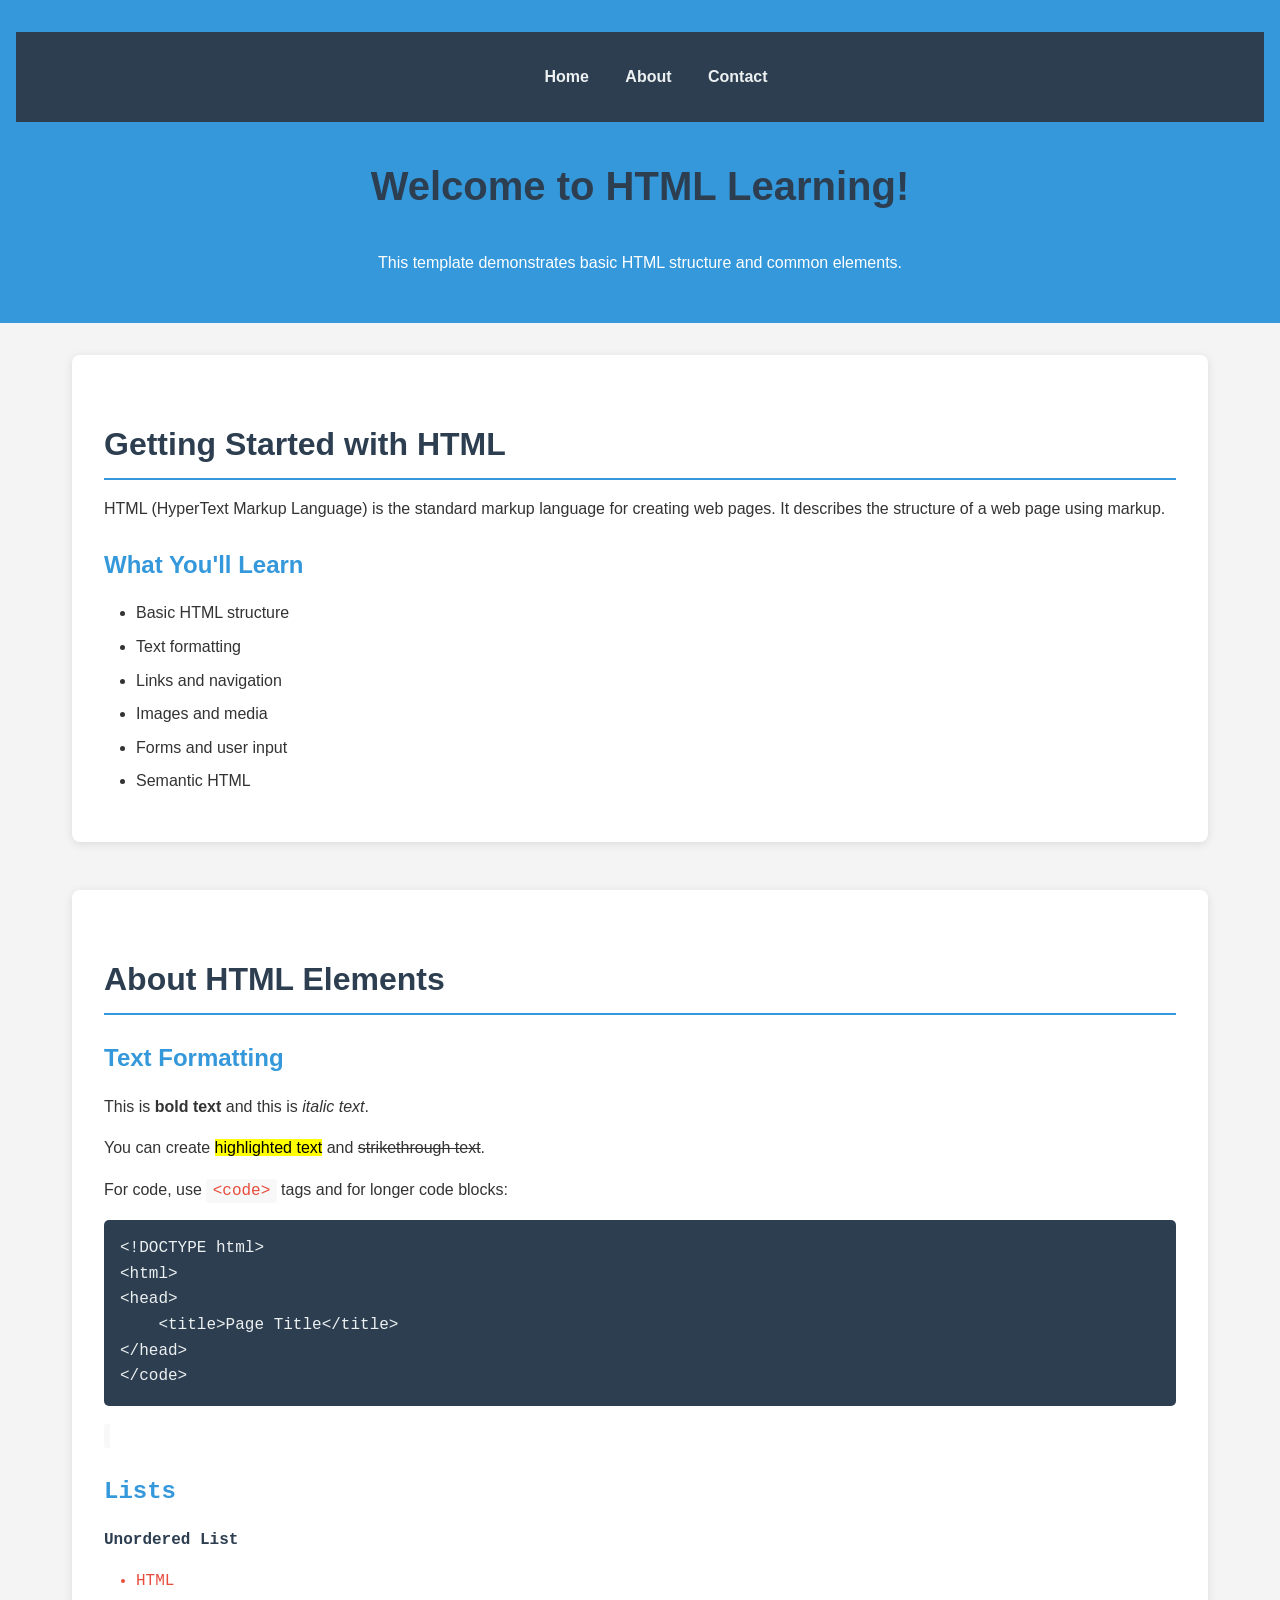
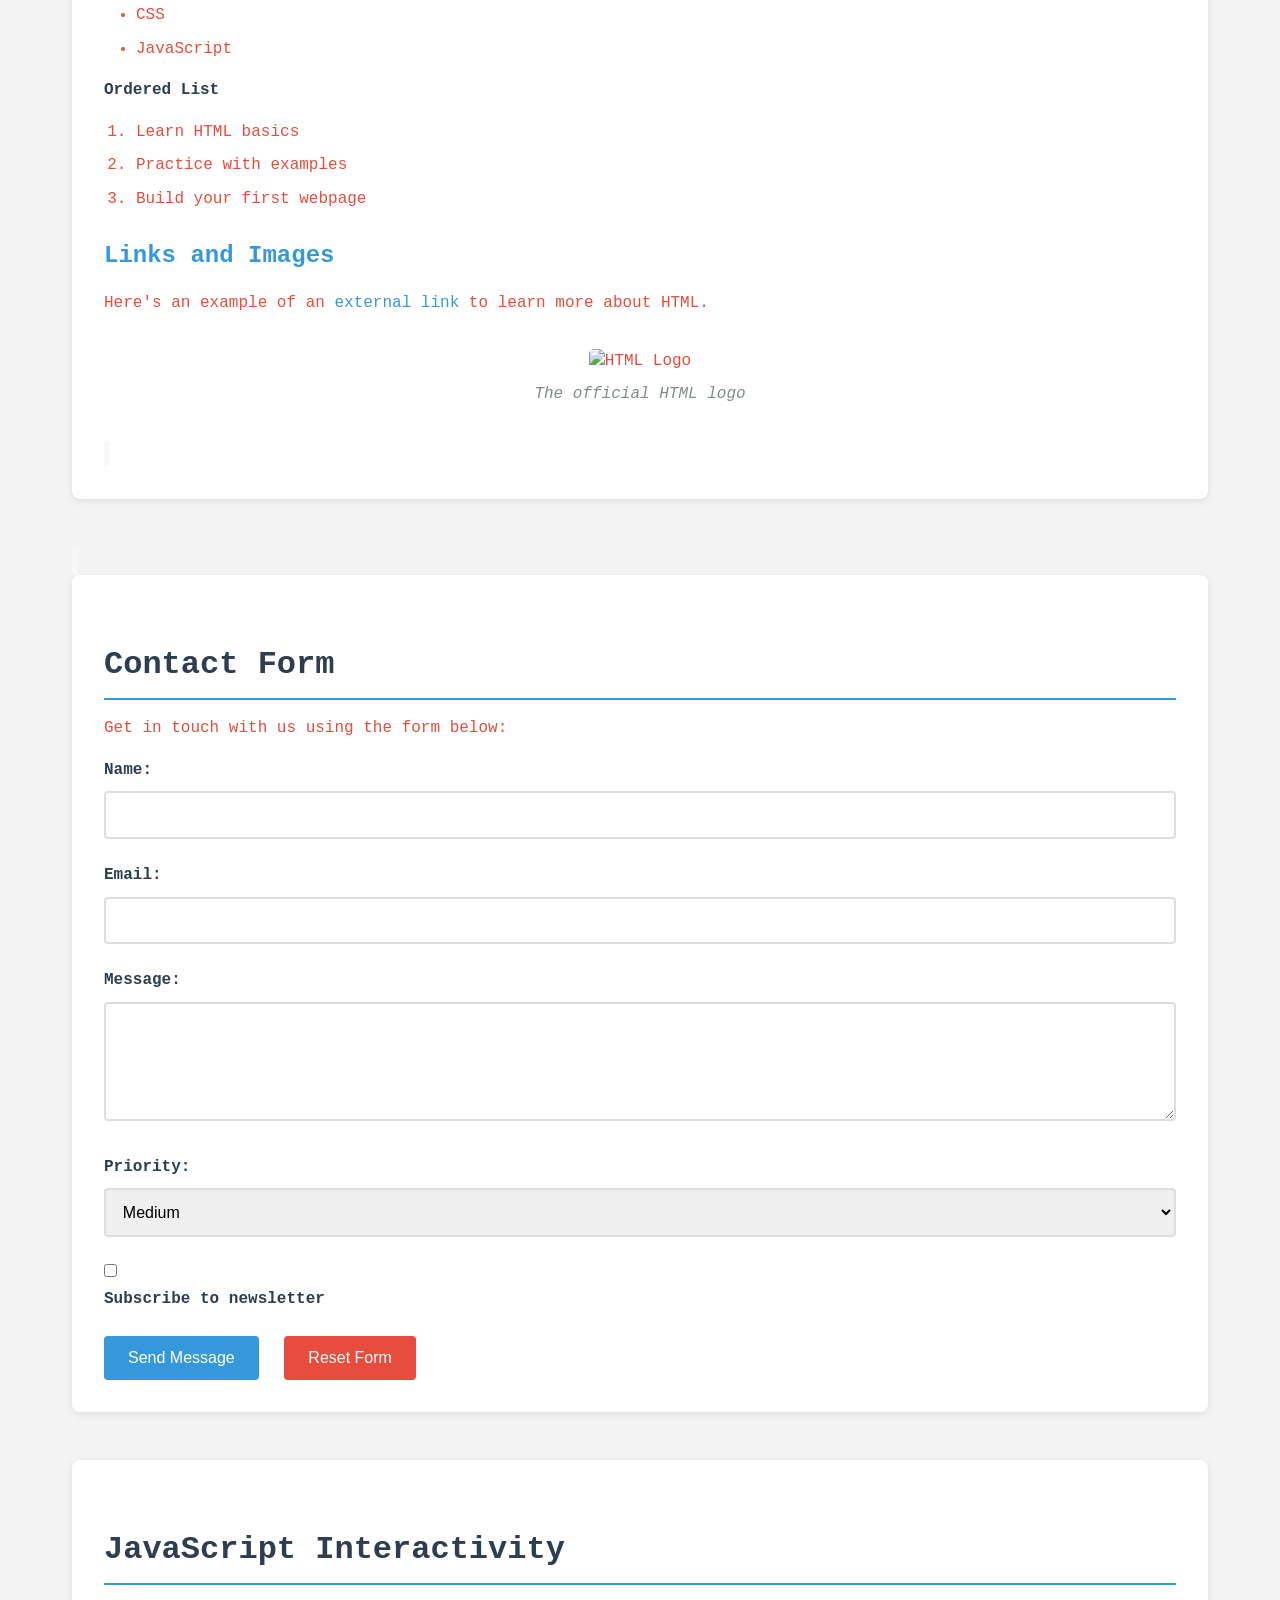
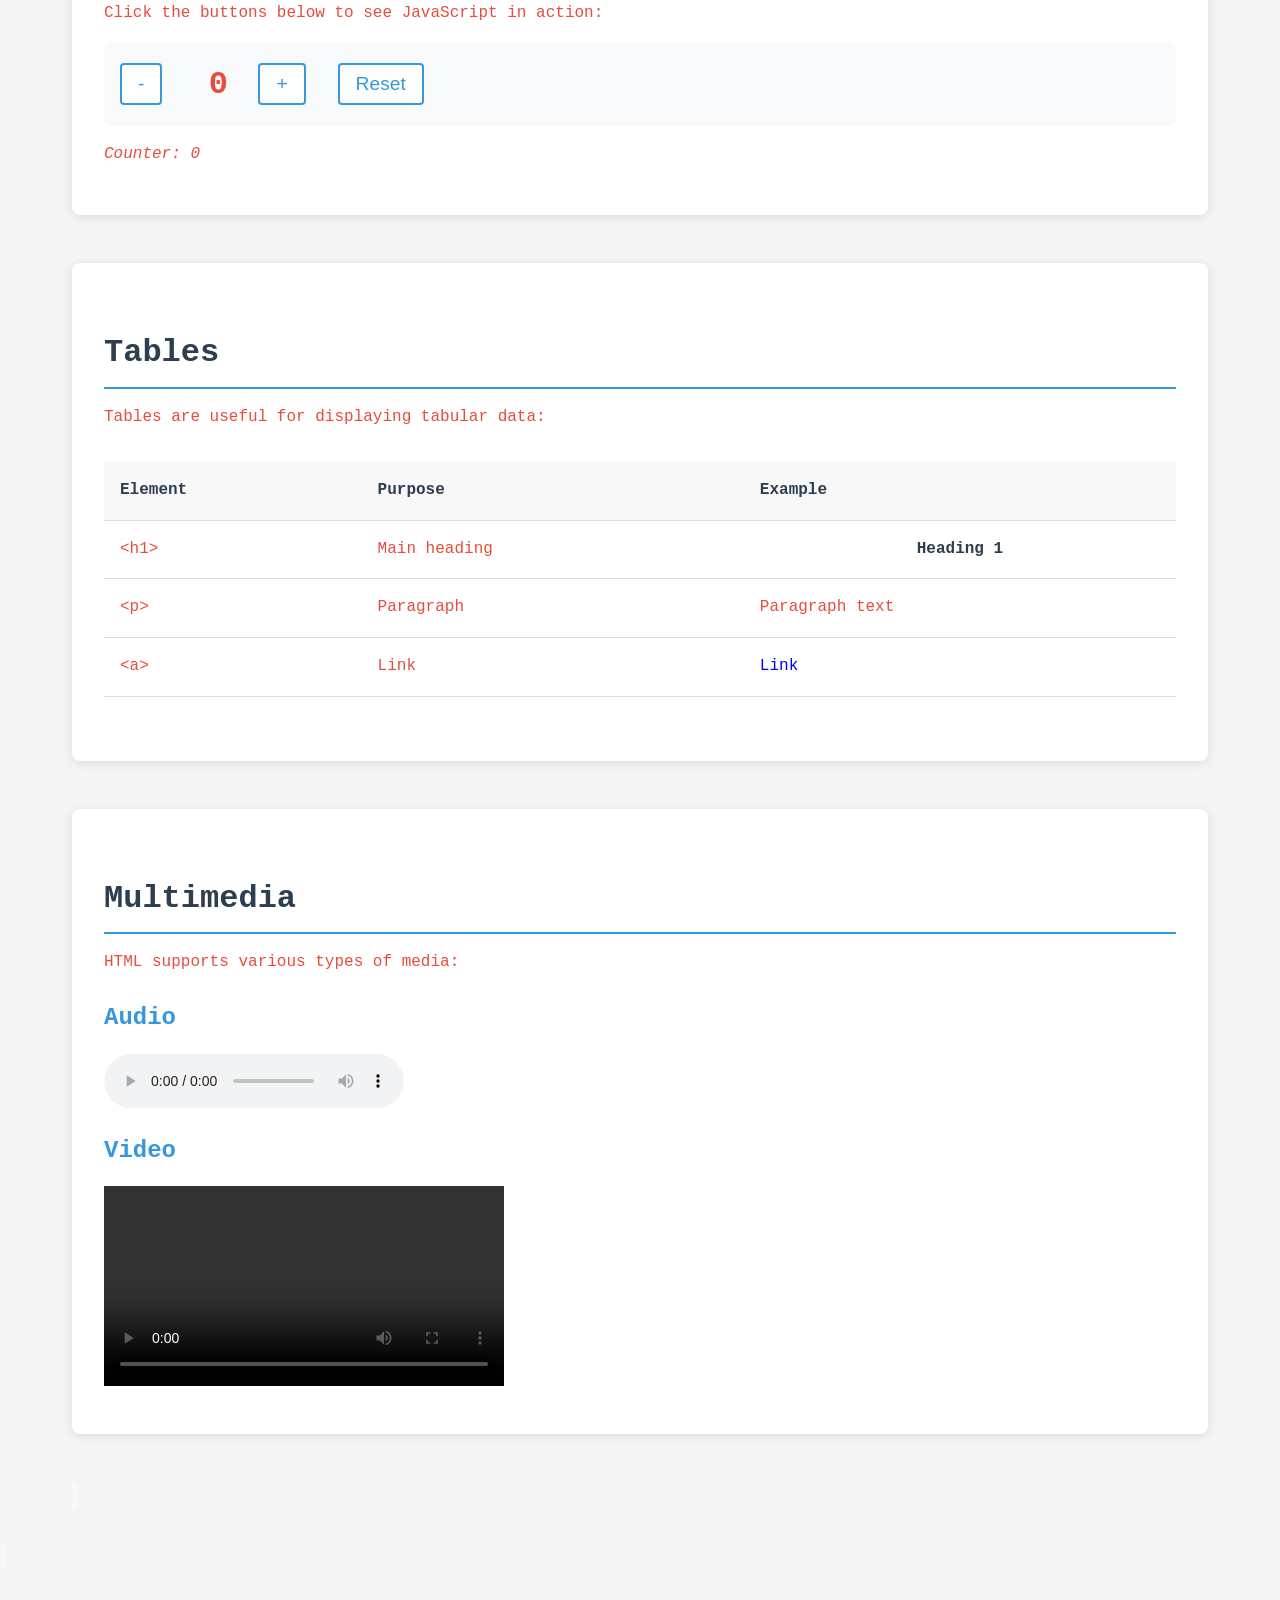
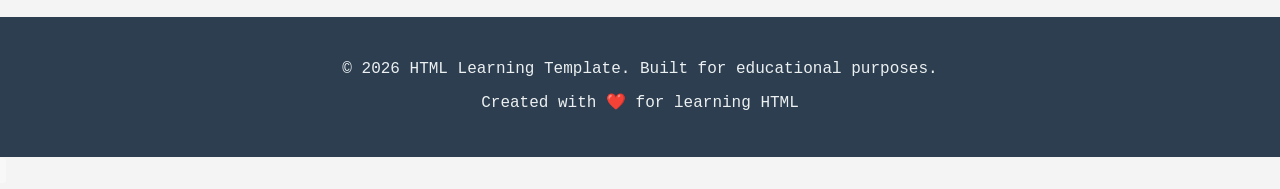
==== index.html @ 9a1f170c "Initial commit: HTML learning template with examples" ====
<!DOCTYPE html>
<html lang="en">
<head>
    <meta charset="UTF-8">
    <meta name="viewport" content="width=device-width, initial-scale=1.0">
    <title>HTML Learning Template</title>
    <link rel="stylesheet" href="css/styles.css">
    <link rel="icon" href="img/favicon.ico" type="image/x-icon">
</head>
<body>
    <header>
        <nav>
            <ul>
                <li><a href="#home">Home</a></li>
                <li><a href="#about">About</a></li>
                <li><a href="#contact">Contact</a></li>
            </ul>
        </nav>
        <h1>Welcome to HTML Learning!</h1>
        <p>This template demonstrates basic HTML structure and common elements.</p>
    </header>

    <main>
        <section id="home">
            <h2>Getting Started with HTML</h2>
            <p>HTML (HyperText Markup Language) is the standard markup language for creating web pages. It describes the structure of a web page using markup.</p>

            <article>
                <h3>What You'll Learn</h3>
                <ul>
                    <li>Basic HTML structure</li>
                    <li>Text formatting</li>
                    <li>Links and navigation</li>
                    <li>Images and media</li>
                    <li>Forms and user input</li>
                    <li>Semantic HTML</li>
                </ul>
            </article>
        </section>

        <section id="about">
            <h2>About HTML Elements</h2>

            <h3>Text Formatting</h3>
            <p>This is <strong>bold text</strong> and this is <em>italic text</em>.</p>
            <p>You can create <mark>highlighted text</mark> and <del>strikethrough text</del>.</p>
            <p>For code, use <code>&lt;code&gt;</code> tags and for longer code blocks:</p>
            <pre><code>&lt;!DOCTYPE html&gt;
&lt;html&gt;
&lt;head&gt;
    &lt;title&gt;Page Title&lt;/title&gt;
&lt;/head&gt;
&lt;/code&gt;</pre>

            <h3>Lists</h3>
            <h4>Unordered List</h4>
            <ul>
                <li>HTML</li>
                <li>CSS</li>
                <li>JavaScript</li>
            </ul>

            <h4>Ordered List</h4>
            <ol>
                <li>Learn HTML basics</li>
                <li>Practice with examples</li>
                <li>Build your first webpage</li>
            </ol>

            <h3>Links and Images</h3>
            <p>Here's an example of an <a href="https://www.w3schools.com/html/" target="_blank" rel="noopener">external link</a> to learn more about HTML.</p>

            <figure>
                <img src="img/html-logo.png" alt="HTML Logo" width="200">
                <figcaption>The official HTML logo</figcaption>
            </figure>
        </section>

        <section id="contact">
            <h2>Contact Form</h2>
            <p>Get in touch with us using the form below:</p>

            <form action="#" method="post">
                <div class="form-group">
                    <label for="name">Name:</label>
                    <input type="text" id="name" name="name" required>
                </div>

                <div class="form-group">
                    <label for="email">Email:</label>
                    <input type="email" id="email" name="email" required>
                </div>

                <div class="form-group">
                    <label for="message">Message:</label>
                    <textarea id="message" name="message" rows="5" required></textarea>
                </div>

                <div class="form-group">
                    <label for="priority">Priority:</label>
                    <select id="priority" name="priority">
                        <option value="low">Low</option>
                        <option value="medium" selected>Medium</option>
                        <option value="high">High</option>
                    </select>
                </div>

                <div class="form-group">
                    <input type="checkbox" id="newsletter" name="newsletter">
                    <label for="newsletter">Subscribe to newsletter</label>
                </div>

                <button type="submit">Send Message</button>
                <button type="reset">Reset Form</button>
            </form>
        </section>

        <section>
            <h2>Tables</h2>
            <p>Tables are useful for displaying tabular data:</p>

            <table>
                <thead>
                    <tr>
                        <th>Element</th>
                        <th>Purpose</th>
                        <th>Example</th>
                    </tr>
                </thead>
                <tbody>
                    <tr>
                        <td>&lt;h1&gt;</td>
                        <td>Main heading</td>
                        <td><h1 style="margin: 0; font-size: 1rem;">Heading 1</h1></td>
                    </tr>
                    <tr>
                        <td>&lt;p&gt;</td>
                        <td>Paragraph</td>
                        <td><p style="margin: 0;">Paragraph text</p></td>
                    </tr>
                    <tr>
                        <td>&lt;a&gt;</td>
                        <td>Link</td>
                        <td><a href="#" style="color: blue;">Link</a></td>
                    </tr>
                </tbody>
            </table>
        </section>

        <section>
            <h2>Multimedia</h2>
            <p>HTML supports various types of media:</p>

            <h3>Audio</h3>
            <audio controls>
                <source src="assets/sample-audio.mp3" type="audio/mpeg">
                Your browser does not support the audio element.
            </audio>

            <h3>Video</h3>
            <video width="400" controls>
                <source src="assets/sample-video.mp4" type="video/mp4">
                Your browser does not support the video element.
            </video>
        </section>
    </main>

    <footer>
        <p>&copy; 2024 HTML Learning Template. Built for educational purposes.</p>
        <p>Created with ❤️ for learning HTML</p>
    </footer>

    <script src="js/script.js"></script>
</body>
</html>
---- css/styles.css ----
/* Basic HTML Learning Template Styles */

/* CSS Reset and Base Styles */
* {
    margin: 0;
    padding: 0;
    box-sizing: border-box;
}

body {
    font-family: 'Arial', sans-serif;
    line-height: 1.6;
    color: #333;
    background-color: #f4f4f4;
    margin: 0;
    padding: 0;
}

/* Typography */
h1, h2, h3, h4, h5, h6 {
    margin-bottom: 1rem;
    color: #2c3e50;
}

h1 {
    font-size: 2.5rem;
    text-align: center;
    margin: 2rem 0;
}

h2 {
    font-size: 2rem;
    border-bottom: 2px solid #3498db;
    padding-bottom: 0.5rem;
    margin-top: 2rem;
}

h3 {
    font-size: 1.5rem;
    color: #3498db;
    margin-top: 1.5rem;
}

p {
    margin-bottom: 1rem;
}

code {
    background-color: #f8f8f8;
    padding: 0.2rem 0.4rem;
    border-radius: 3px;
    font-family: 'Courier New', monospace;
    color: #e74c3c;
}

pre {
    background-color: #2c3e50;
    color: #ecf0f1;
    padding: 1rem;
    border-radius: 5px;
    overflow-x: auto;
    margin: 1rem 0;
}

pre code {
    background-color: transparent;
    color: inherit;
    padding: 0;
}

/* Navigation */
nav {
    background-color: #2c3e50;
    padding: 1rem 0;
}

nav ul {
    list-style: none;
    text-align: center;
}

nav ul li {
    display: inline;
    margin: 0 1rem;
}

nav a {
    color: #ecf0f1;
    text-decoration: none;
    font-weight: bold;
    transition: color 0.3s ease;
}

nav a:hover {
    color: #3498db;
}

/* Header */
header {
    background-color: #3498db;
    color: white;
    text-align: center;
    padding: 2rem 1rem;
}

/* Main Content */
main {
    max-width: 1200px;
    margin: 0 auto;
    padding: 2rem;
}

section {
    margin-bottom: 3rem;
    background-color: white;
    padding: 2rem;
    border-radius: 8px;
    box-shadow: 0 2px 10px rgba(0, 0, 0, 0.1);
}

/* Lists */
ul, ol {
    margin: 1rem 0;
    padding-left: 2rem;
}

li {
    margin-bottom: 0.5rem;
}

/* Links */
a {
    color: #3498db;
    text-decoration: none;
}

a:hover {
    text-decoration: underline;
}

/* Images and Figures */
figure {
    text-align: center;
    margin: 2rem 0;
}

img {
    max-width: 100%;
    height: auto;
    border-radius: 5px;
}

figcaption {
    margin-top: 0.5rem;
    font-style: italic;
    color: #7f8c8d;
}

/* Forms */
.form-group {
    margin-bottom: 1.5rem;
}

label {
    display: block;
    margin-bottom: 0.5rem;
    font-weight: bold;
    color: #2c3e50;
}

input[type="text"],
input[type="email"],
select,
textarea {
    width: 100%;
    padding: 0.8rem;
    border: 2px solid #ddd;
    border-radius: 4px;
    font-size: 1rem;
    transition: border-color 0.3s ease;
}

input[type="text"]:focus,
input[type="email"]:focus,
select:focus,
textarea:focus {
    outline: none;
    border-color: #3498db;
}

input[type="checkbox"] {
    width: auto;
    margin-right: 0.5rem;
}

/* Buttons */
button {
    background-color: #3498db;
    color: white;
    padding: 0.8rem 1.5rem;
    border: none;
    border-radius: 4px;
    font-size: 1rem;
    cursor: pointer;
    transition: background-color 0.3s ease;
    margin-right: 1rem;
}

button:hover {
    background-color: #2980b9;
}

button[type="reset"] {
    background-color: #e74c3c;
}

button[type="reset"]:hover {
    background-color: #c0392b;
}

/* Tables */
table {
    width: 100%;
    border-collapse: collapse;
    margin: 2rem 0;
}

th, td {
    padding: 1rem;
    text-align: left;
    border-bottom: 1px solid #ddd;
}

th {
    background-color: #f8f8f8;
    font-weight: bold;
    color: #2c3e50;
}

tr:hover {
    background-color: #f8f8f8;
}

/* Multimedia */
audio, video {
    display: block;
    margin: 1rem 0;
    max-width: 100%;
}

/* Footer */
footer {
    background-color: #2c3e50;
    color: #ecf0f1;
    text-align: center;
    padding: 2rem;
    margin-top: 3rem;
}

footer p {
    margin: 0.5rem 0;
}

/* Responsive Design */
@media (max-width: 768px) {
    h1 {
        font-size: 2rem;
    }

    main {
        padding: 1rem;
    }

    section {
        padding: 1rem;
    }

    nav ul li {
        display: block;
        margin: 0.5rem 0;
    }

    table {
        font-size: 0.9rem;
    }

    th, td {
        padding: 0.5rem;
    }
}

@media (max-width: 480px) {
    h2 {
        font-size: 1.5rem;
    }

    h3 {
        font-size: 1.2rem;
    }

    button {
        width: 100%;
        margin: 0.5rem 0;
    }
}

/* Utility Classes */
.highlight {
    background-color: #fff3cd;
    padding: 0.5rem;
    border-left: 4px solid #ffc107;
    margin: 1rem 0;
}

.center {
    text-align: center;
}

.left {
    text-align: left;
}

.right {
    text-align: right;
}

/* Animation Examples */
@keyframes fadeIn {
    from { opacity: 0; }
    to { opacity: 1; }
}

.fade-in {
    animation: fadeIn 1s ease-in;
}

/* Print Styles */
@media print {
    nav, footer {
        display: none;
    }

    body {
        background-color: white;
    }

    section {
        box-shadow: none;
        border: 1px solid #ccc;
    }
}
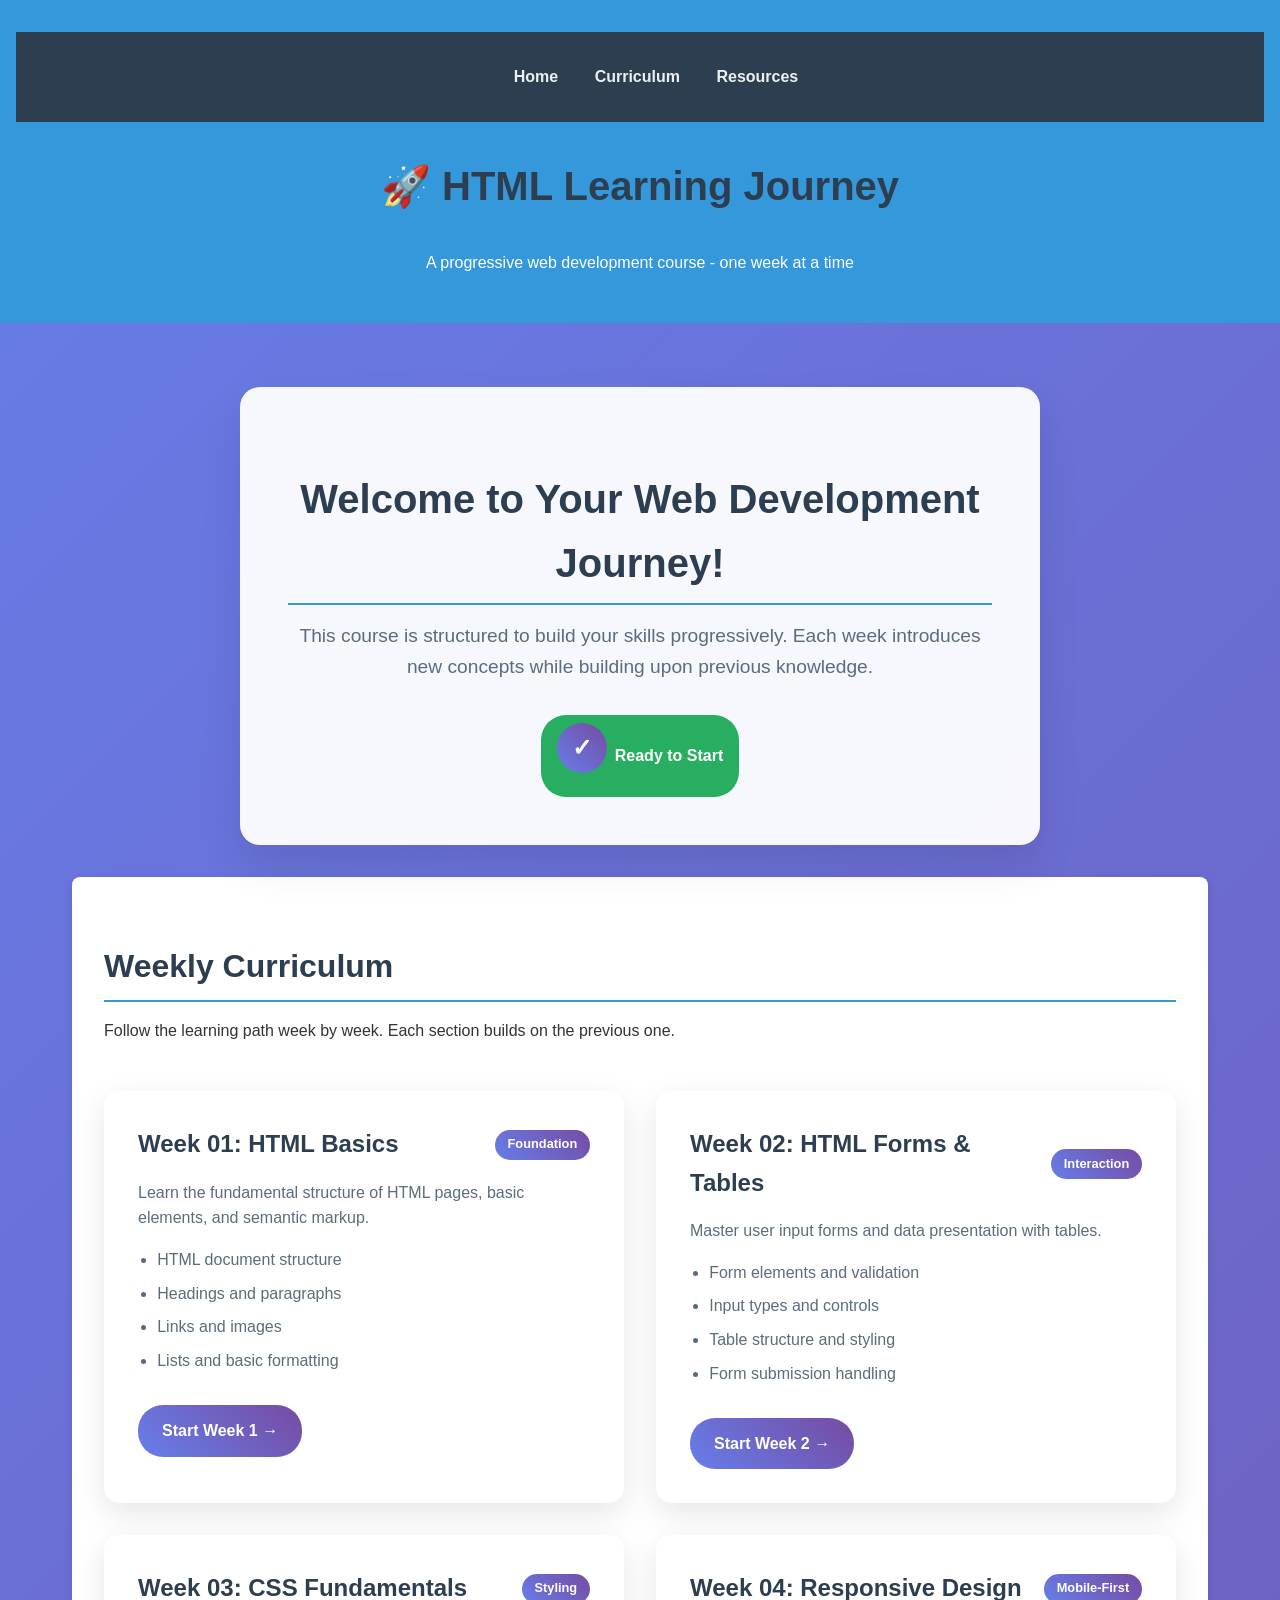
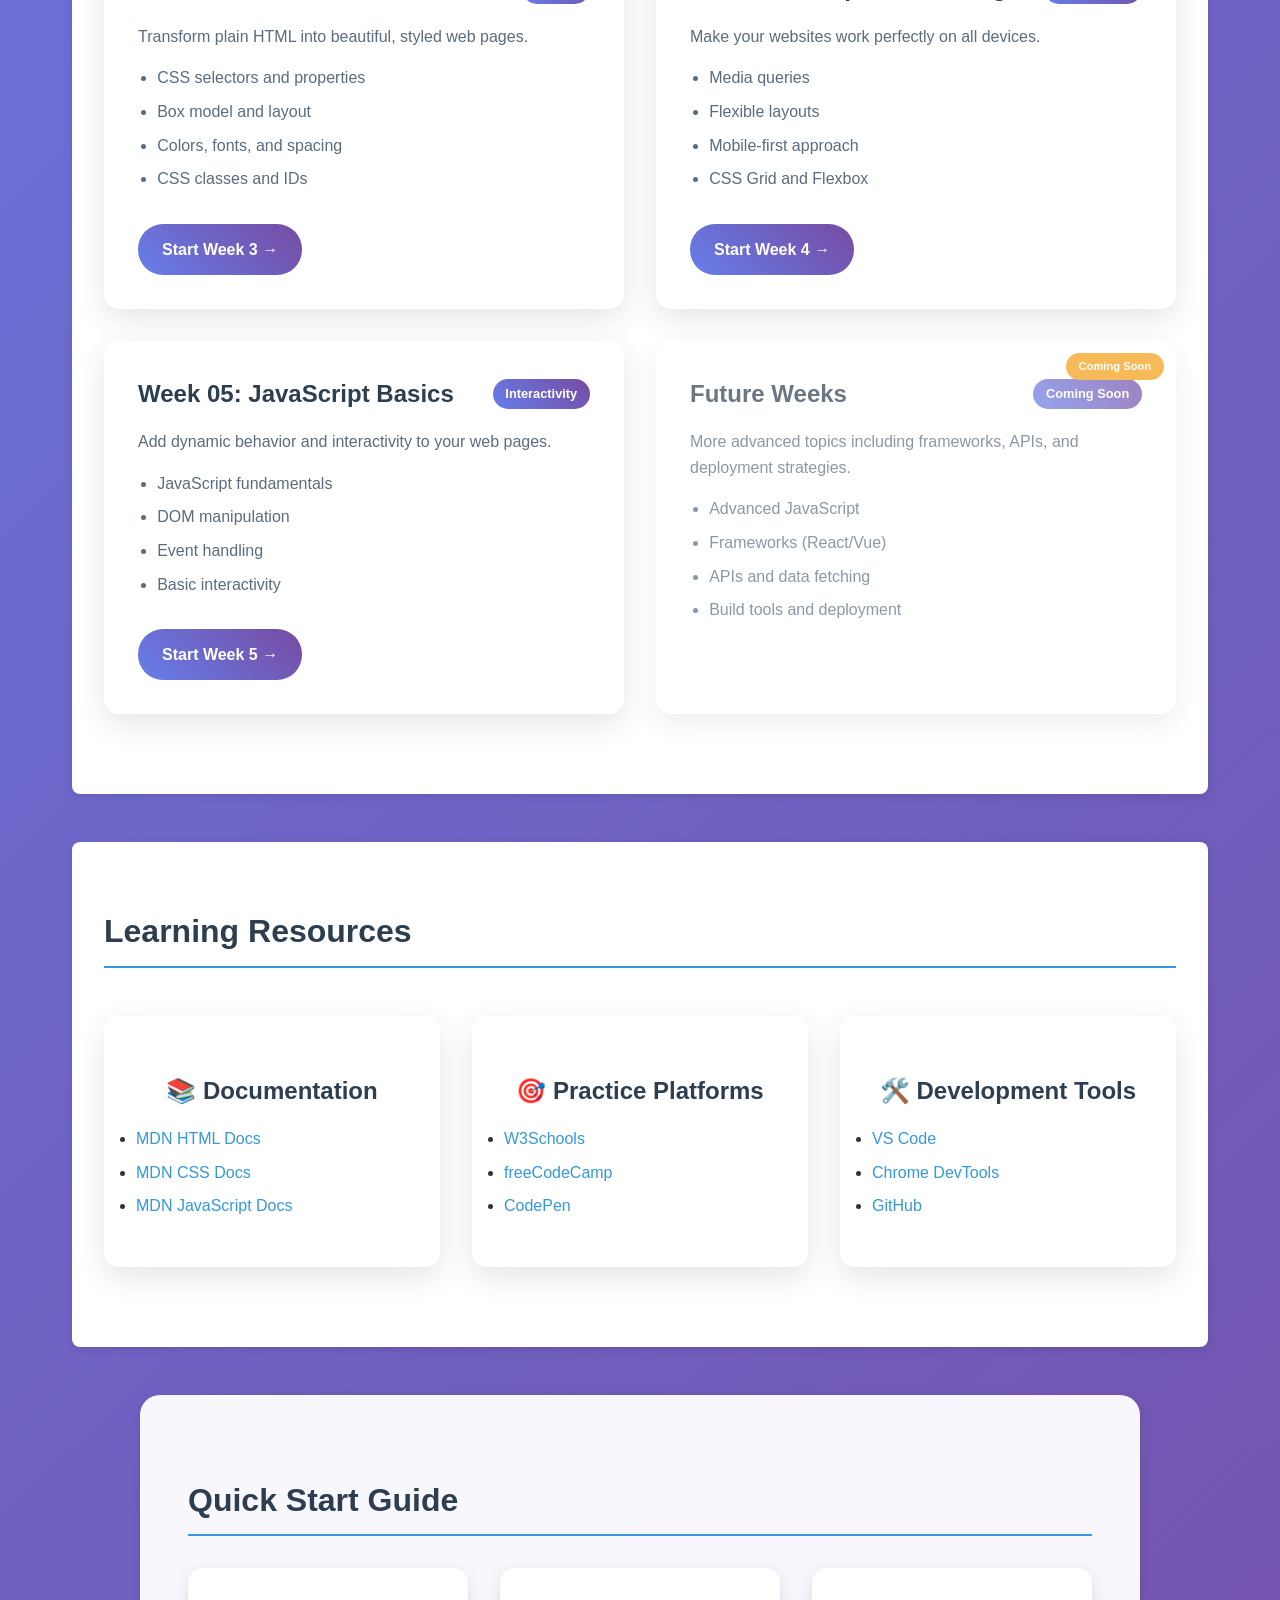
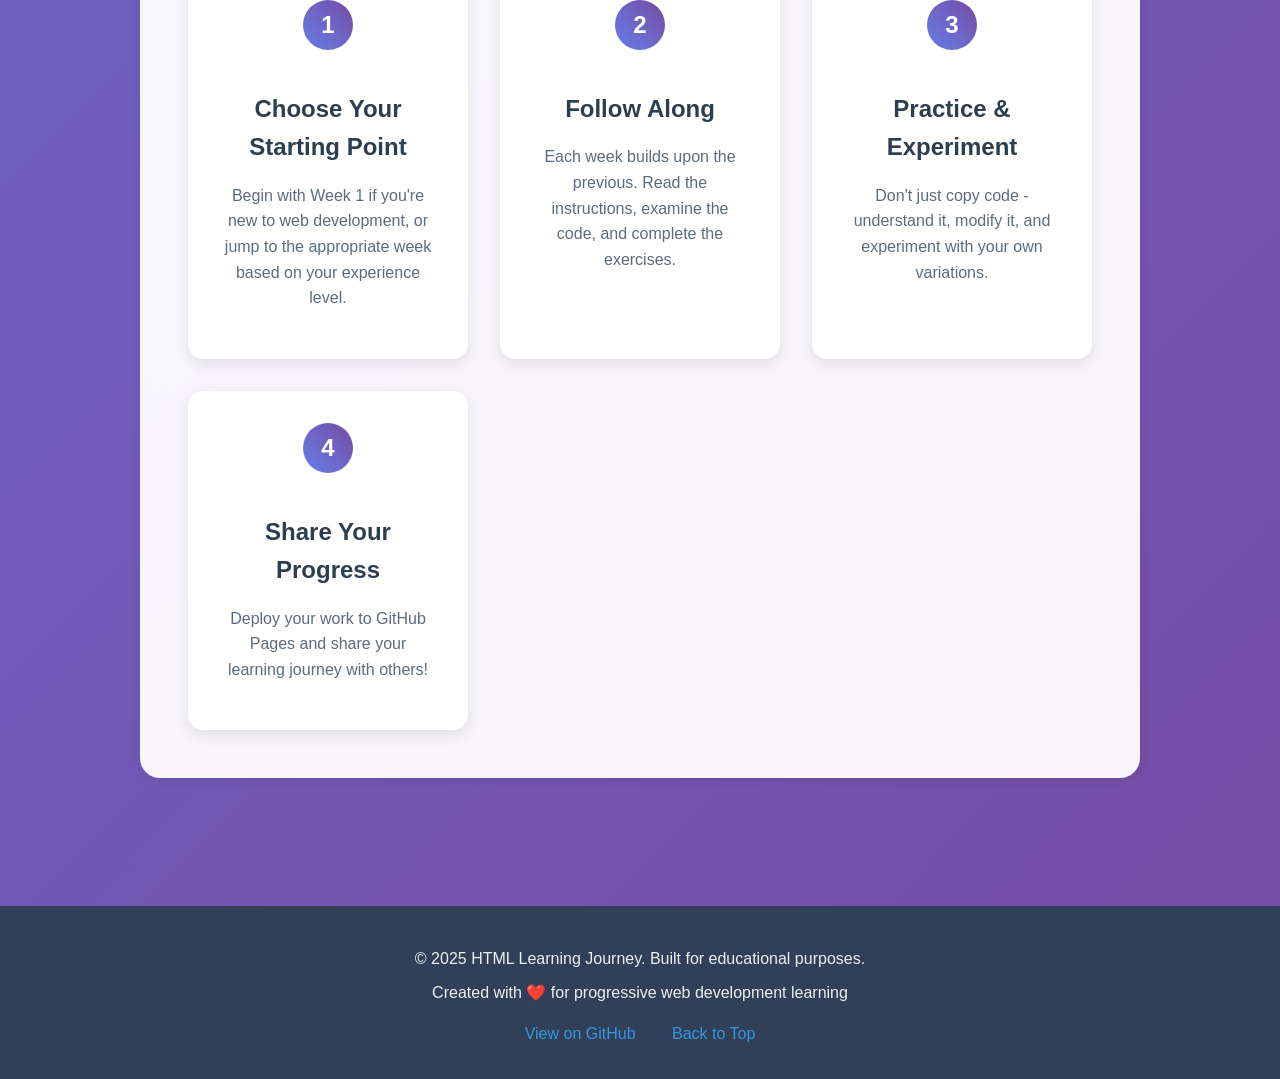
==== commit 33e1e39e: "Complete restructure: weekly folders, GitHub Actions, and progressive curriculum" ====
--- a/index.html
+++ b/index.html
@@ -3,171 +3,202 @@
 <head>
     <meta charset="UTF-8">
     <meta name="viewport" content="width=device-width, initial-scale=1.0">
-    <title>HTML Learning Template</title>
+    <title>HTML Learning Journey - Home</title>
     <link rel="stylesheet" href="css/styles.css">
     <link rel="icon" href="img/favicon.ico" type="image/x-icon">
+    <meta name="description" content="A progressive HTML, CSS, and JavaScript learning journey organized by weeks">
 </head>
 <body>
     <header>
         <nav>
             <ul>
                 <li><a href="#home">Home</a></li>
-                <li><a href="#about">About</a></li>
-                <li><a href="#contact">Contact</a></li>
+                <li><a href="#curriculum">Curriculum</a></li>
+                <li><a href="#resources">Resources</a></li>
             </ul>
         </nav>
-        <h1>Welcome to HTML Learning!</h1>
-        <p>This template demonstrates basic HTML structure and common elements.</p>
+        <h1>🚀 HTML Learning Journey</h1>
+        <p>A progressive web development course - one week at a time</p>
     </header>
 
     <main>
-        <section id="home">
-            <h2>Getting Started with HTML</h2>
-            <p>HTML (HyperText Markup Language) is the standard markup language for creating web pages. It describes the structure of a web page using markup.</p>
-
-            <article>
-                <h3>What You'll Learn</h3>
-                <ul>
-                    <li>Basic HTML structure</li>
-                    <li>Text formatting</li>
-                    <li>Links and navigation</li>
-                    <li>Images and media</li>
-                    <li>Forms and user input</li>
-                    <li>Semantic HTML</li>
-                </ul>
-            </article>
-        </section>
-
-        <section id="about">
-            <h2>About HTML Elements</h2>
-
-            <h3>Text Formatting</h3>
-            <p>This is <strong>bold text</strong> and this is <em>italic text</em>.</p>
-            <p>You can create <mark>highlighted text</mark> and <del>strikethrough text</del>.</p>
-            <p>For code, use <code>&lt;code&gt;</code> tags and for longer code blocks:</p>
-            <pre><code>&lt;!DOCTYPE html&gt;
-&lt;html&gt;
-&lt;head&gt;
-    &lt;title&gt;Page Title&lt;/title&gt;
-&lt;/head&gt;
-&lt;/code&gt;</pre>
-
-            <h3>Lists</h3>
-            <h4>Unordered List</h4>
-            <ul>
-                <li>HTML</li>
-                <li>CSS</li>
-                <li>JavaScript</li>
-            </ul>
-
-            <h4>Ordered List</h4>
-            <ol>
-                <li>Learn HTML basics</li>
-                <li>Practice with examples</li>
-                <li>Build your first webpage</li>
-            </ol>
-
-            <h3>Links and Images</h3>
-            <p>Here's an example of an <a href="https://www.w3schools.com/html/" target="_blank" rel="noopener">external link</a> to learn more about HTML.</p>
-
-            <figure>
-                <img src="img/html-logo.png" alt="HTML Logo" width="200">
-                <figcaption>The official HTML logo</figcaption>
-            </figure>
-        </section>
-
-        <section id="contact">
-            <h2>Contact Form</h2>
-            <p>Get in touch with us using the form below:</p>
-
-            <form action="#" method="post">
-                <div class="form-group">
-                    <label for="name">Name:</label>
-                    <input type="text" id="name" name="name" required>
-                </div>
-
-                <div class="form-group">
-                    <label for="email">Email:</label>
-                    <input type="email" id="email" name="email" required>
-                </div>
-
-                <div class="form-group">
-                    <label for="message">Message:</label>
-                    <textarea id="message" name="message" rows="5" required></textarea>
-                </div>
-
-                <div class="form-group">
-                    <label for="priority">Priority:</label>
-                    <select id="priority" name="priority">
-                        <option value="low">Low</option>
-                        <option value="medium" selected>Medium</option>
-                        <option value="high">High</option>
-                    </select>
-                </div>
-
-                <div class="form-group">
-                    <input type="checkbox" id="newsletter" name="newsletter">
-                    <label for="newsletter">Subscribe to newsletter</label>
-                </div>
-
-                <button type="submit">Send Message</button>
-                <button type="reset">Reset Form</button>
-            </form>
-        </section>
-
-        <section>
-            <h2>Tables</h2>
-            <p>Tables are useful for displaying tabular data:</p>
-
-            <table>
-                <thead>
-                    <tr>
-                        <th>Element</th>
-                        <th>Purpose</th>
-                        <th>Example</th>
-                    </tr>
-                </thead>
-                <tbody>
-                    <tr>
-                        <td>&lt;h1&gt;</td>
-                        <td>Main heading</td>
-                        <td><h1 style="margin: 0; font-size: 1rem;">Heading 1</h1></td>
-                    </tr>
-                    <tr>
-                        <td>&lt;p&gt;</td>
-                        <td>Paragraph</td>
-                        <td><p style="margin: 0;">Paragraph text</p></td>
-                    </tr>
-                    <tr>
-                        <td>&lt;a&gt;</td>
-                        <td>Link</td>
-                        <td><a href="#" style="color: blue;">Link</a></td>
-                    </tr>
-                </tbody>
-            </table>
-        </section>
-
-        <section>
-            <h2>Multimedia</h2>
-            <p>HTML supports various types of media:</p>
-
-            <h3>Audio</h3>
-            <audio controls>
-                <source src="assets/sample-audio.mp3" type="audio/mpeg">
-                Your browser does not support the audio element.
-            </audio>
-
-            <h3>Video</h3>
-            <video width="400" controls>
-                <source src="assets/sample-video.mp4" type="video/mp4">
-                Your browser does not support the video element.
-            </video>
+        <section id="home" class="hero">
+            <div class="hero-content">
+                <h2>Welcome to Your Web Development Journey!</h2>
+                <p>This course is structured to build your skills progressively. Each week introduces new concepts while building upon previous knowledge.</p>
+                <div class="progress-indicator">
+                    <div class="progress-step completed">
+                        <span class="step-number">✓</span>
+                        <span class="step-title">Ready to Start</span>
+                    </div>
+                </div>
+            </div>
+        </section>
+
+        <section id="curriculum">
+            <h2>Weekly Curriculum</h2>
+            <p>Follow the learning path week by week. Each section builds on the previous one.</p>
+
+            <div class="week-grid">
+                <div class="week-card">
+                    <div class="week-header">
+                        <h3>Week 01: HTML Basics</h3>
+                        <span class="week-badge">Foundation</span>
+                    </div>
+                    <p>Learn the fundamental structure of HTML pages, basic elements, and semantic markup.</p>
+                    <ul>
+                        <li>HTML document structure</li>
+                        <li>Headings and paragraphs</li>
+                        <li>Links and images</li>
+                        <li>Lists and basic formatting</li>
+                    </ul>
+                    <a href="01_week/" class="week-link">Start Week 1 →</a>
+                </div>
+
+                <div class="week-card">
+                    <div class="week-header">
+                        <h3>Week 02: HTML Forms & Tables</h3>
+                        <span class="week-badge">Interaction</span>
+                    </div>
+                    <p>Master user input forms and data presentation with tables.</p>
+                    <ul>
+                        <li>Form elements and validation</li>
+                        <li>Input types and controls</li>
+                        <li>Table structure and styling</li>
+                        <li>Form submission handling</li>
+                    </ul>
+                    <a href="02_week/" class="week-link">Start Week 2 →</a>
+                </div>
+
+                <div class="week-card">
+                    <div class="week-header">
+                        <h3>Week 03: CSS Fundamentals</h3>
+                        <span class="week-badge">Styling</span>
+                    </div>
+                    <p>Transform plain HTML into beautiful, styled web pages.</p>
+                    <ul>
+                        <li>CSS selectors and properties</li>
+                        <li>Box model and layout</li>
+                        <li>Colors, fonts, and spacing</li>
+                        <li>CSS classes and IDs</li>
+                    </ul>
+                    <a href="03_week/" class="week-link">Start Week 3 →</a>
+                </div>
+
+                <div class="week-card">
+                    <div class="week-header">
+                        <h3>Week 04: Responsive Design</h3>
+                        <span class="week-badge">Mobile-First</span>
+                    </div>
+                    <p>Make your websites work perfectly on all devices.</p>
+                    <ul>
+                        <li>Media queries</li>
+                        <li>Flexible layouts</li>
+                        <li>Mobile-first approach</li>
+                        <li>CSS Grid and Flexbox</li>
+                    </ul>
+                    <a href="04_week/" class="week-link">Start Week 4 →</a>
+                </div>
+
+                <div class="week-card">
+                    <div class="week-header">
+                        <h3>Week 05: JavaScript Basics</h3>
+                        <span class="week-badge">Interactivity</span>
+                    </div>
+                    <p>Add dynamic behavior and interactivity to your web pages.</p>
+                    <ul>
+                        <li>JavaScript fundamentals</li>
+                        <li>DOM manipulation</li>
+                        <li>Event handling</li>
+                        <li>Basic interactivity</li>
+                    </ul>
+                    <a href="05_week/" class="week-link">Start Week 5 →</a>
+                </div>
+
+                <div class="week-card coming-soon">
+                    <div class="week-header">
+                        <h3>Future Weeks</h3>
+                        <span class="week-badge">Coming Soon</span>
+                    </div>
+                    <p>More advanced topics including frameworks, APIs, and deployment strategies.</p>
+                    <ul>
+                        <li>Advanced JavaScript</li>
+                        <li>Frameworks (React/Vue)</li>
+                        <li>APIs and data fetching</li>
+                        <li>Build tools and deployment</li>
+                    </ul>
+                    <div class="coming-soon-badge">Coming Soon</div>
+                </div>
+            </div>
+        </section>
+
+        <section id="resources">
+            <h2>Learning Resources</h2>
+
+            <div class="resources-grid">
+                <div class="resource-card">
+                    <h3>📚 Documentation</h3>
+                    <ul>
+                        <li><a href="https://developer.mozilla.org/en-US/docs/Web/HTML" target="_blank">MDN HTML Docs</a></li>
+                        <li><a href="https://developer.mozilla.org/en-US/docs/Web/CSS" target="_blank">MDN CSS Docs</a></li>
+                        <li><a href="https://developer.mozilla.org/en-US/docs/Web/JavaScript" target="_blank">MDN JavaScript Docs</a></li>
+                    </ul>
+                </div>
+
+                <div class="resource-card">
+                    <h3>🎯 Practice Platforms</h3>
+                    <ul>
+                        <li><a href="https://www.w3schools.com/" target="_blank">W3Schools</a></li>
+                        <li><a href="https://www.freecodecamp.org/" target="_blank">freeCodeCamp</a></li>
+                        <li><a href="https://codepen.io/" target="_blank">CodePen</a></li>
+                    </ul>
+                </div>
+
+                <div class="resource-card">
+                    <h3>🛠️ Development Tools</h3>
+                    <ul>
+                        <li><a href="https://code.visualstudio.com/" target="_blank">VS Code</a></li>
+                        <li><a href="https://www.google.com/chrome/" target="_blank">Chrome DevTools</a></li>
+                        <li><a href="https://github.com/" target="_blank">GitHub</a></li>
+                    </ul>
+                </div>
+            </div>
+        </section>
+
+        <section class="quick-start">
+            <h2>Quick Start Guide</h2>
+            <div class="steps">
+                <div class="step">
+                    <div class="step-number">1</div>
+                    <h3>Choose Your Starting Point</h3>
+                    <p>Begin with Week 1 if you're new to web development, or jump to the appropriate week based on your experience level.</p>
+                </div>
+                <div class="step">
+                    <div class="step-number">2</div>
+                    <h3>Follow Along</h3>
+                    <p>Each week builds upon the previous. Read the instructions, examine the code, and complete the exercises.</p>
+                </div>
+                <div class="step">
+                    <div class="step-number">3</div>
+                    <h3>Practice & Experiment</h3>
+                    <p>Don't just copy code - understand it, modify it, and experiment with your own variations.</p>
+                </div>
+                <div class="step">
+                    <div class="step-number">4</div>
+                    <h3>Share Your Progress</h3>
+                    <p>Deploy your work to GitHub Pages and share your learning journey with others!</p>
+                </div>
+            </div>
         </section>
     </main>
 
     <footer>
-        <p>&copy; 2024 HTML Learning Template. Built for educational purposes.</p>
-        <p>Created with ❤️ for learning HTML</p>
+        <p>&copy; 2025 HTML Learning Journey. Built for educational purposes.</p>
+        <p>Created with ❤️ for progressive web development learning</p>
+        <div class="footer-links">
+            <a href="https://github.com/yourusername/html-learning-journey" target="_blank">View on GitHub</a>
+            <a href="#home">Back to Top</a>
+        </div>
     </footer>
 
     <script src="js/script.js"></script>
--- a/css/styles.css
+++ b/css/styles.css
@@ -1,4 +1,4 @@
-/* Basic HTML Learning Template Styles */
+/* HTML Learning Journey Styles */
 
 /* CSS Reset and Base Styles */
 * {
@@ -8,10 +8,11 @@
 }
 
 body {
-    font-family: 'Arial', sans-serif;
+    font-family: 'Segoe UI', Tahoma, Geneva, Verdana, sans-serif;
     line-height: 1.6;
     color: #333;
-    background-color: #f4f4f4;
+    background: linear-gradient(135deg, #667eea 0%, #764ba2 100%);
+    min-height: 100vh;
     margin: 0;
     padding: 0;
 }
@@ -334,6 +335,246 @@
     animation: fadeIn 1s ease-in;
 }
 
+/* Landing Page Specific Styles */
+
+/* Hero Section */
+.hero {
+    background: rgba(255, 255, 255, 0.95);
+    backdrop-filter: blur(10px);
+    border-radius: 20px;
+    margin: 2rem auto;
+    padding: 3rem;
+    text-align: center;
+    box-shadow: 0 20px 40px rgba(0, 0, 0, 0.1);
+    max-width: 800px;
+}
+
+.hero-content h2 {
+    font-size: 2.5rem;
+    margin-bottom: 1rem;
+    color: #2c3e50;
+}
+
+.hero-content p {
+    font-size: 1.2rem;
+    margin-bottom: 2rem;
+    color: #5a6c7d;
+}
+
+/* Progress Indicator */
+.progress-indicator {
+    display: flex;
+    justify-content: center;
+    margin-top: 2rem;
+}
+
+.progress-step {
+    display: flex;
+    align-items: center;
+    gap: 0.5rem;
+    background: #27ae60;
+    color: white;
+    padding: 0.5rem 1rem;
+    border-radius: 25px;
+    font-weight: bold;
+}
+
+.progress-step.completed {
+    background: #27ae60;
+}
+
+/* Week Grid */
+.week-grid {
+    display: grid;
+    grid-template-columns: repeat(auto-fit, minmax(350px, 1fr));
+    gap: 2rem;
+    margin: 3rem 0;
+}
+
+.week-card {
+    background: white;
+    border-radius: 15px;
+    padding: 2rem;
+    box-shadow: 0 10px 30px rgba(0, 0, 0, 0.1);
+    transition: transform 0.3s ease, box-shadow 0.3s ease;
+    border: 2px solid transparent;
+}
+
+.week-card:hover {
+    transform: translateY(-5px);
+    box-shadow: 0 20px 40px rgba(0, 0, 0, 0.15);
+}
+
+.week-card.coming-soon {
+    opacity: 0.7;
+    position: relative;
+}
+
+.week-header {
+    display: flex;
+    justify-content: space-between;
+    align-items: center;
+    margin-bottom: 1rem;
+}
+
+.week-header h3 {
+    margin: 0;
+    color: #2c3e50;
+}
+
+.week-badge {
+    background: linear-gradient(45deg, #667eea, #764ba2);
+    color: white;
+    padding: 0.3rem 0.8rem;
+    border-radius: 20px;
+    font-size: 0.8rem;
+    font-weight: bold;
+}
+
+.week-card p {
+    color: #5a6c7d;
+    margin-bottom: 1rem;
+}
+
+.week-card ul {
+    margin: 1rem 0;
+    padding-left: 1.2rem;
+}
+
+.week-card li {
+    margin-bottom: 0.5rem;
+    color: #5a6c7d;
+}
+
+.week-link {
+    display: inline-block;
+    background: linear-gradient(45deg, #667eea, #764ba2);
+    color: white;
+    padding: 0.8rem 1.5rem;
+    border-radius: 25px;
+    text-decoration: none;
+    font-weight: bold;
+    transition: transform 0.2s ease;
+    margin-top: 1rem;
+}
+
+.week-link:hover {
+    transform: scale(1.05);
+}
+
+.coming-soon-badge {
+    position: absolute;
+    top: 10px;
+    right: 10px;
+    background: #f39c12;
+    color: white;
+    padding: 0.3rem 0.8rem;
+    border-radius: 15px;
+    font-size: 0.7rem;
+    font-weight: bold;
+}
+
+/* Resources Grid */
+.resources-grid {
+    display: grid;
+    grid-template-columns: repeat(auto-fit, minmax(250px, 1fr));
+    gap: 2rem;
+    margin: 3rem 0;
+}
+
+.resource-card {
+    background: white;
+    border-radius: 15px;
+    padding: 2rem;
+    box-shadow: 0 10px 30px rgba(0, 0, 0, 0.1);
+    text-align: center;
+}
+
+.resource-card h3 {
+    color: #2c3e50;
+    margin-bottom: 1rem;
+}
+
+.resource-card ul {
+    text-align: left;
+    padding-left: 0;
+}
+
+.resource-card li {
+    margin-bottom: 0.5rem;
+}
+
+/* Quick Start Steps */
+.quick-start {
+    background: rgba(255, 255, 255, 0.95);
+    backdrop-filter: blur(10px);
+    border-radius: 20px;
+    padding: 3rem;
+    margin: 3rem auto;
+    max-width: 1000px;
+}
+
+.steps {
+    display: grid;
+    grid-template-columns: repeat(auto-fit, minmax(250px, 1fr));
+    gap: 2rem;
+    margin-top: 2rem;
+}
+
+.step {
+    text-align: center;
+    padding: 2rem;
+    background: white;
+    border-radius: 15px;
+    box-shadow: 0 5px 15px rgba(0, 0, 0, 0.1);
+}
+
+.step-number {
+    display: inline-block;
+    width: 50px;
+    height: 50px;
+    background: linear-gradient(45deg, #667eea, #764ba2);
+    color: white;
+    border-radius: 50%;
+    font-size: 1.5rem;
+    font-weight: bold;
+    line-height: 50px;
+    margin-bottom: 1rem;
+}
+
+.step h3 {
+    color: #2c3e50;
+    margin-bottom: 1rem;
+}
+
+.step p {
+    color: #5a6c7d;
+}
+
+/* Footer Updates */
+footer {
+    background: rgba(44, 62, 80, 0.9);
+    color: #ecf0f1;
+    text-align: center;
+    padding: 2rem;
+    margin-top: 3rem;
+    backdrop-filter: blur(10px);
+}
+
+.footer-links {
+    margin-top: 1rem;
+}
+
+.footer-links a {
+    color: #3498db;
+    margin: 0 1rem;
+    text-decoration: none;
+}
+
+.footer-links a:hover {
+    text-decoration: underline;
+}
+
 /* Print Styles */
 @media print {
     nav, footer {
@@ -348,4 +589,10 @@
         box-shadow: none;
         border: 1px solid #ccc;
     }
-}
+
+    .week-card, .resource-card, .step {
+        break-inside: avoid;
+        box-shadow: none;
+        border: 1px solid #ccc;
+    }
+}
